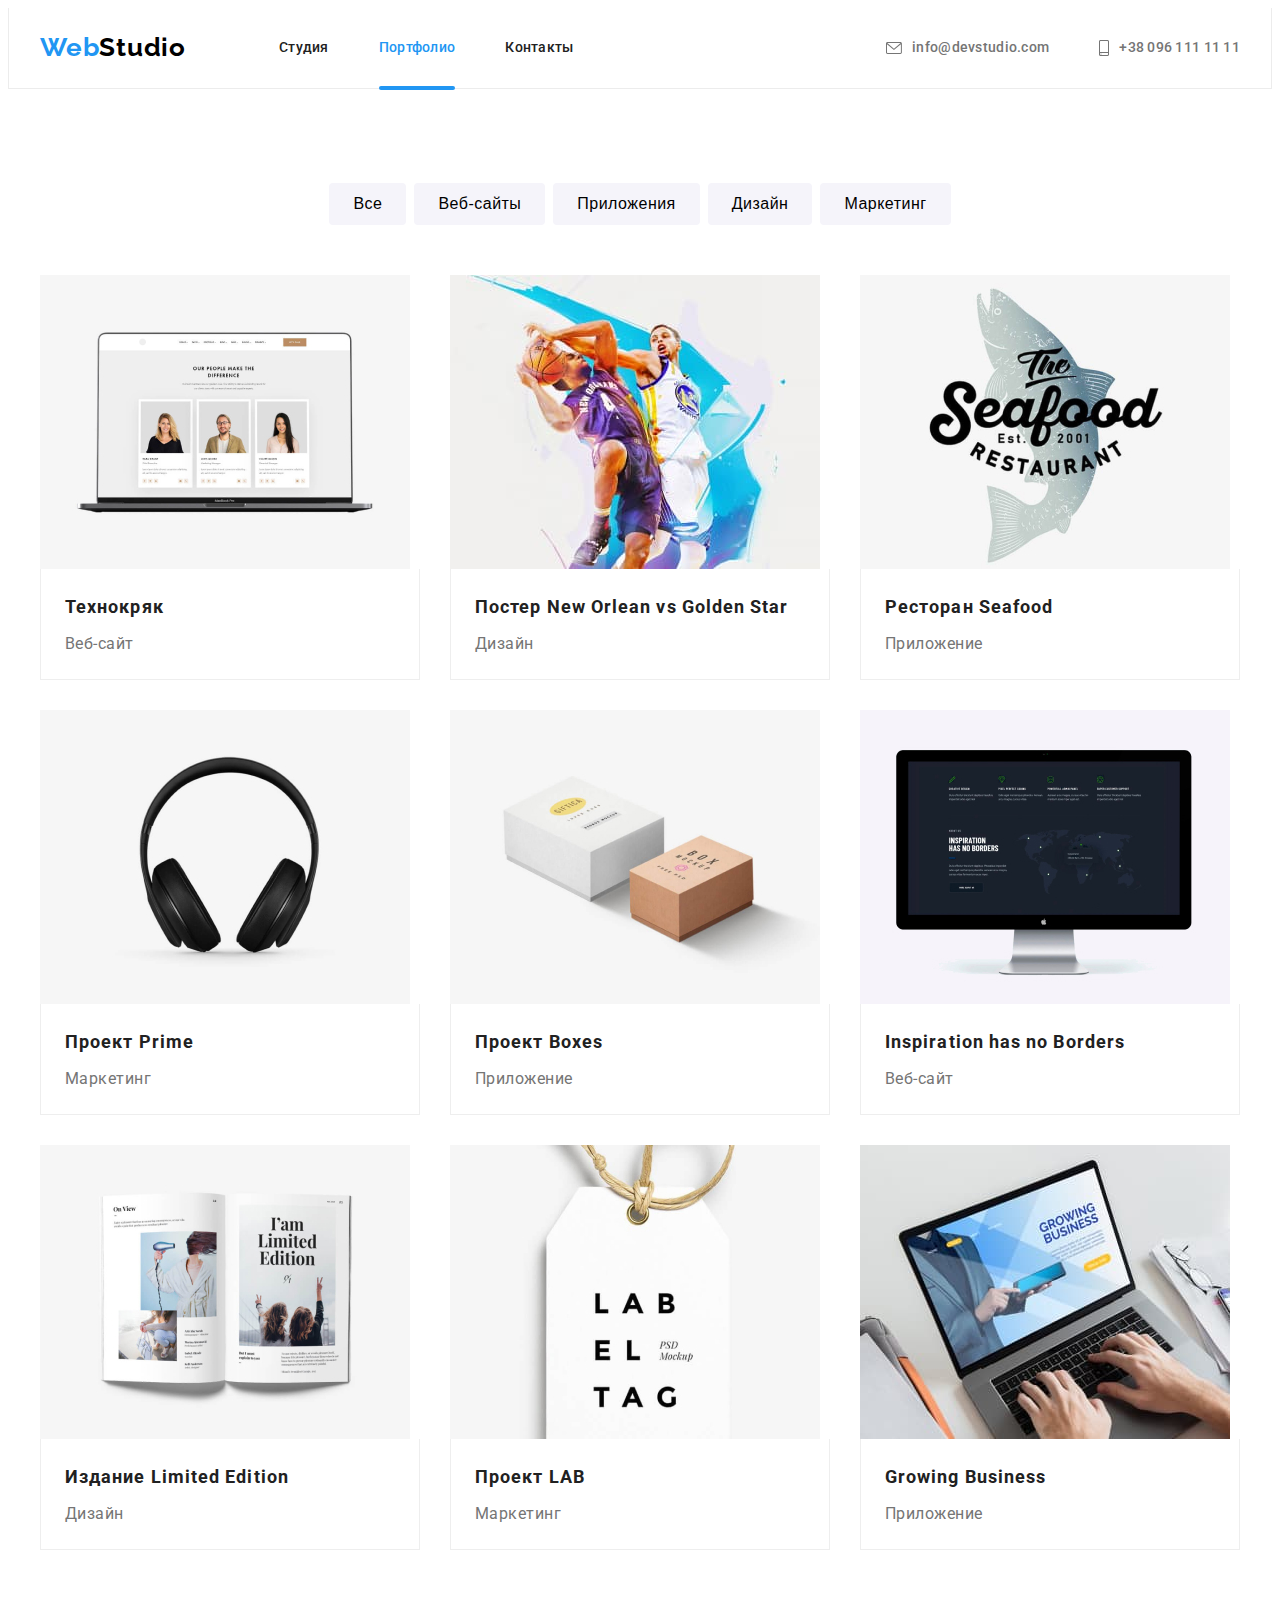
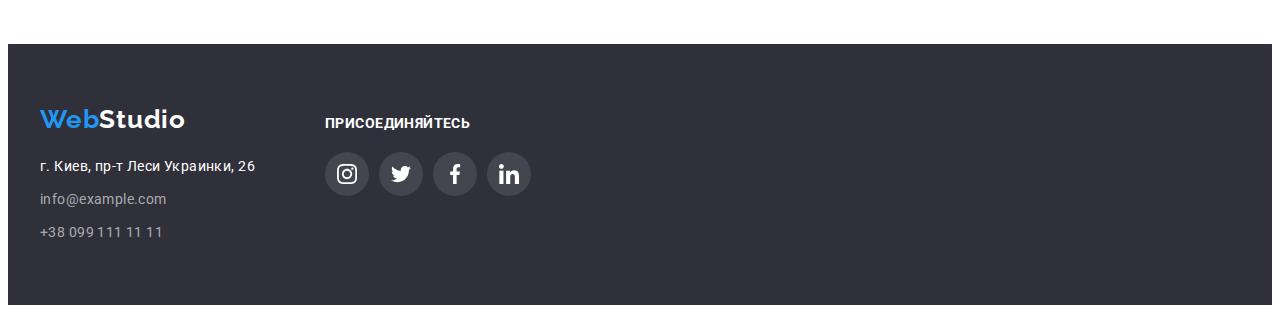
==== portfolio.html @ 0a685b75 "копирует файлы" ====
<!DOCTYPE html>
<html lang="ru">
<head>
    <meta charset="UTF-8">
    <meta name="viewport" content="width=device-width, initial-scale=1.0">
    <title>Портфолио</title>
    <link rel="preconnect" href="https://fonts.gstatic.com"> 
    <link href="https://fonts.googleapis.com/css2?family=Raleway:wght@700&family=Roboto:wght@400;500;700;900&display=swap" rel="stylesheet">
    <link rel="stylesheet" href="https://cdnjs.cloudflare.com/ajax/libs/modern-normalize/1.0.0/modern-normalize.min.css" integrity="sha512-ISS7cAi1PEhQ8jnbJpJZMd29NlhNj4AWYyLOSp2CE/CsHxTCu+r+t0D2yoJudVrd0/8fTVPUVDzY5Tvli75u/g==" crossorigin="anonymous" />
    <link rel="stylesheet" href="./css/styles.css">
    <link rel="stylesheet" href="https://cdnjs.cloudflare.com/ajax/libs/animate.css/4.1.1/animate.min.css"/>
</head>
<body>
    <header class="header">
        <div class="container">
            <nav class="navigation">
                <a class="logo link animate__lightSpeedInLeft" href="">Web<span class="logo-part-top">Studio</span> </a>
                <ul class="navigation-list list">
                    <li class="navigation-item">
                        <a class="navigation-link link" href="./index.html">Студия</a>
                    </li>
                    <li class="navigation-item">
                        <a class="navigation-link link current" href="">Портфолио</a>
                    </li>
                    <li class="navigation-item">
                        <a class="navigation-link link" href="">Контакты</a>
                    </li>
                </ul>
            </nav>
            <ul class="contact-list list">
                <li class="contact-item">
                        <a class="contact-link link" href="mailto:info@devstudio.com">
                            <svg class="contact-icon" width="16px" height="12px">
                                <use href="./images/sprite.svg#envelope"></use>
                            </svg>
                            info@devstudio.com
                        </a>
                </li>
                <li class="contact-item">
                        <a class="contact-link link" href="tel:+380961111111">
                            <svg class="contact-icon" width="10px" height="16px">
                                <use href="./images/sprite.svg#smartphone"></use>
                            </svg>
                            +38 096 111 11 11
                        </a>
                </li>
            </ul>
        </div>
    </header>
    <main>
        <h1 class="hero-title visually-hidden" hidden>Портфолио</h1>
        <section class="portfolio">
            <div class="container">
                <h2 class="title visually-hidden" hidden>Проекты</h2>
                <ul class="filters-list list">
                    <li class="filters-item">
                        <button class="filters-btn" type="button">Все</button>
                    </li>
                    <li class="filters-item">
                        <button class="filters-btn" type="button">Веб-сайты</button>
                    </li>
                    <li class="filters-item">
                        <button class="filters-btn" type="button">Приложения</button>
                    </li>
                    <li class="filters-item">
                        <button class="filters-btn" type="button">Дизайн</button>
                    </li>
                    <li class="filters-item">
                        <button class="filters-btn" type="button">Маркетинг</button>
                    </li>
                </ul>
                <ul class="projects-list list">
                    <li class="projects-item">
                        <a href="" class="projects-link link">
                            <div class="projects-list-wrapper">
                                <img class="projects-item-img" src="./images/portfolio/project-1.jpg" alt="три карточки с сотрудниками">
                                <p class="projects-overlay">Технокряк это современная площадка распространения коронавируса. Компании используют эту платформу для цифрового шпионажа и атак на защищённые сервера конкурентов.</p>
                            </div>
                            <div class="projects-list-content-wrapper">
                                <h3 class="projects-title">Технокряк</h3>
                                <p class="projects-text">Веб-сайт</p>
                            </div>
                        </a>
                    </li>
                    <li class="projects-item">
                        <a href="" class="projects-link link">
                            <div class="projects-list-wrapper">
                                <img class="projects-item-img" src="./images/portfolio/project-2.jpg" alt="двое мужчин играют в баскетбол">
                                <p class="projects-overlay">Технокряк это современная площадка распространения коронавируса. Компании используют эту платформу для цифрового шпионажа и атак на защищённые сервера конкурентов.</p>    
                            </div>
                            <div class="projects-list-content-wrapper">
                                <h3 class="projects-title">Постер New Orlean vs Golden Star</h3>
                                <p class="projects-text">Дизайн</p>
                            </div>
                        </a>
                    </li>
                    <li class="projects-item">
                        <a href="" class="projects-link link">
                            <div class="projects-list-wrapper">
                                <img class="projects-item-img" src="./images/portfolio/project-3.jpg" alt="название ресторана с морепродуктами">
                                <p class="projects-overlay">Технокряк это современная площадка распространения коронавируса. Компании используют эту платформу для цифрового шпионажа и атак на защищённые сервера конкурентов.</p>    
                            </div>
                            <div class="projects-list-content-wrapper">
                                <h3 class="projects-title">Ресторан Seafood</h3>
                                <p class="projects-text">Приложение</p>
                            </div>
                        </a>
                    </li>
                    <li class="projects-item">
                        <a href="" class="projects-link link">
                            <div class="projects-list-wrapper">
                                <img class="projects-item-img" src="./images/portfolio/project-4.jpg" alt="черные наушники">
                            <p class="projects-overlay">Технокряк это современная площадка распространения коронавируса. Компании используют эту платформу для цифрового шпионажа и атак на защищённые сервера конкурентов.</p>
                            </div>
                            <div class="projects-list-content-wrapper">
                                <h3 class="projects-title">Проект Prime</h3>
                                <p class="projects-text">Маркетинг</p>
                            </div>
                        </a>
                    </li>
                    <li class="projects-item">
                        <a href="" class="projects-link link">
                            <div class="projects-list-wrapper">
                                <img class="projects-item-img" src="./images/portfolio/project-5.jpg" alt="две небольшие коробки">
                                <p class="projects-overlay">Технокряк это современная площадка распространения коронавируса. Компании используют эту платформу для цифрового шпионажа и атак на защищённые сервера конкурентов.</p>
                            </div>
                            <div class="projects-list-content-wrapper">
                                <h3 class="projects-title">Проект Boxes</h3>
                                <p class="projects-text">Приложение</p>
                            </div>
                        </a>
                    </li>
                    <li class="projects-item">
                        <a href="" class="projects-link link">
                            <div class="projects-list-wrapper">
                                <img class="projects-item-img" src="./images/portfolio/project-6.jpg" alt="компьютерный монитор">
                                <p class="projects-overlay">Технокряк это современная площадка распространения коронавируса. Компании используют эту платформу для цифрового шпионажа и атак на защищённые сервера конкурентов.</p>
                            </div>
                            <div class="projects-list-content-wrapper">
                                <h3 class="projects-title">Inspiration has no Borders</h3>
                                <p class="projects-text">Веб-сайт</p>
                            </div>
                        </a>
                    </li>
                    <li class="projects-item">
                        <a href="" class="projects-link link">
                            <div class="projects-list-wrapper">
                                <img class="projects-item-img" src="./images/portfolio/project-7.jpg" alt="открытый журнал">
                                <p class="projects-overlay">Технокряк это современная площадка распространения коронавируса. Компании используют эту платформу для цифрового шпионажа и атак на защищённые сервера конкурентов.</p>
                            </div>
                            <div class="projects-list-content-wrapper">
                                <h3 class="projects-title">Издание Limited Edition</h3>
                                <p class="projects-text">Дизайн</p>
                            </div>
                        </a>
                    </li>
                    <li class="projects-item">
                        <a href="" class="projects-link link">
                            <div class="projects-list-wrapper">
                                <img class="projects-item-img" src="./images/portfolio/project-8.jpg" alt="этикетка лейбла">
                                <p class="projects-overlay">Технокряк это современная площадка распространения коронавируса. Компании используют эту платформу для цифрового шпионажа и атак на защищённые сервера конкурентов.</p>    
                            </div>
                            <div class="projects-list-content-wrapper">
                                <h3 class="projects-title">Проект LAB</h3>
                                <p class="projects-text">Маркетинг</p>
                            </div>
                        </a>
                    </li>
                    <li class="projects-item">
                        <a href="" class="projects-link link">
                            <div class="projects-list-wrapper">
                                <img class="projects-item-img" src="./images/portfolio/project-9.jpg" alt="человек работает за ноутбуком">
                                <p class="projects-overlay">Технокряк это современная площадка распространения коронавируса. Компании используют эту платформу для цифрового шпионажа и атак на защищённые сервера конкурентов.</p>
                            </div>
                            <div class="projects-list-content-wrapper">
                                <h3 class="projects-title">Growing Business</h3>
                                <p class="projects-text">Приложение</p>
                            </div>
                        </a>
                    </li>
                </ul>
            </div>
        </section>
    </main>
    <footer class="footer">
        <div class="container">
            <div class="footer-wrapper-address">
            <a class="logo link" href="">Web<span class="logo-part-bottom">Studio</span></a>
            <address class="address">
                <ul class="address-list list">
                    <li class="address-item">
                        <a class="address-map link" href="https://goo.gl/maps/TbzfaEb3RNL8YiCQ6" target="_blank" rel="noopener noreferrer">г. Киев, пр-т Леси Украинки, 26</a>
                    </li>
                    <li class="address-item">
                        <a class="address-mail-tel link" href="mailto:info@example.com">info@example.com</a>
                    </li>
                    <li class="address-item">
                        <a class="address-mail-tel link" href="tel:+380991111111">+38 099 111 11 11</a>
                    </li>
                </ul>
            </address>
            </div>
            <div class="footer-wrapper-social">
                <p class="footer-text">присоединяйтесь</p>
                <ul class="footer-social-list list">
                    <li class="footer-social-item">
                        <a href="" class="footer-social-link link">
                            <svg class="footer-social-icon">
                                <use href="./images/sprite.svg#instagram"></use>
                            </svg>
                        </a>
                    </li>
                    <li class="footer-social-item">
                        <a href="" class="footer-social-link link">
                            <svg class="footer-social-icon">
                                <use href="./images/sprite.svg#twitter"></use>
                            </svg>
                        </a>
                    </li>
                    <li class="footer-social-item">
                        <a href="" class="footer-social-link link">
                            <svg class="footer-social-icon">
                                <use href="./images/sprite.svg#facebook"></use>
                            </svg>
                        </a>
                    </li>
                    <li class="footer-social-item">
                        <a href="" class="footer-social-link link">
                            <svg class="footer-social-icon">
                                <use href="./images/sprite.svg#linkedin"></use>
                            </svg>
                        </a>
                    </li>
                </ul>
            </div>
        </div>
    </footer>
</body>
</html>
---- css/styles.css ----
:root {
    --main-font: 'Roboto', sans-serif;
    --secondary-font: 'Raleway', sans-serif;
    --accent-color:  #2196F3;
    --section-pt: 94px;
    --section-pb: 94px;
    --sprite-fill: #AFB1B8;
}

body {
    font-family: var(--main-font);
    color: #212121;
}

h1, h2, h3, h4, h5, h6, p {
    margin: 0;
}

ul, ol {
    margin: 0;
    padding: 0;
}

img{
    display: block;
    max-width: 100%;
    height: auto;
}

.link {
    text-decoration: none;
}

.list {
    list-style: none;
}

.visually-hidden {
    position: absolute !important;
    clip: rect(1px 1px 1px 1px); /* IE6, IE7 */
    clip: rect(1px, 1px, 1px, 1px);
    padding: 0 !important;
    border: 0 !important;
    height: 1px !important;
    width: 1px !important;
    overflow: hidden;
  }

.container {
    width: 1200px;
    margin: 0 auto;
    padding-left: 15px;
    padding-right: 15px;
}
/* =========== HEADER =========== */
.header {
    border: 1px solid #ECECEC;
    border-top: none;
}

.header .container {
    display: flex;
    align-items: center;
    justify-content: space-between;
}

.navigation {
    display: flex;
    align-items: center;
}

.header .logo {
    margin-right: 93px;
    padding-top: 24px;
    padding-bottom: 25px;

    font-family: var(--secondary-font);
    font-weight: 700;
    font-size: 26px;
    line-height: 1.19;
    letter-spacing: 0.03em;
    color: #2196F3;

    animation-duration: 1000ms;
}

.logo-part-top {
    color: #000000;
}

.navigation-list .navigation-link.current {
    color: var(--accent-color);
}

.current::after {
    position: absolute;
    content: " ";
    bottom: 0;
    left: 0;
    margin-bottom: -2px;
    width: 100%;
    height: 4px;
    background-color: #2196F3;
    border-radius: 2px;
}

.navigation-list {
    display: flex;
    align-items: center;
}

.navigation-item {
    position: relative;
}

.navigation-item:not( :last-child) {
    margin-right: 50px;
}

.navigation-link {
    display: block;
    padding-top: 32px;
    padding-bottom: 32px;

    font-weight: 500;
    font-size: 14px;
    line-height: 1.14;
    letter-spacing: 0.02em;
    color: #212121;
    transition: color 250ms cubic-bezier(0.4, 0, 0.2, 1);
}

.navigation-link:hover,
.navigation-link:focus {
    color: var(--accent-color);
}

.contact-item:not( :last-child) {
    margin-right: 50px;
}

.contact-list {
    display: flex;
    align-items: center;
}

.contact-icon {
    margin-right: 10px;
    fill: #757575;
    transition: fill 250ms cubic-bezier(0.4, 0, 0.2, 1);
}

.contact-link {
    display: flex;
    align-items: center;
    padding-top: 32px;
    padding-bottom: 32px;
    
    font-weight: 500;
    font-size: 14px;
    line-height: 1.14;
    letter-spacing: 0.02em;
    color: #757575;
    transition: color 250ms cubic-bezier(0.4, 0, 0.2, 1);
}

.contact-link:hover,
.contact-link:focus {
    color: var(--accent-color);
}

.contact-link:hover .contact-icon,
.contact-link:focus .contact-icon {
    fill: var(--accent-color);
}

/* =========== END HEADER =========== */

/* =========== HERO =========== */
.hero {
    margin: 0 auto;
    max-width: 1600px;
    height: 600px;

    padding-top: 200px;
    padding-bottom: 200px;
    text-align: center;
    background-image: linear-gradient(
    to right,
    rgba(47, 48, 58, 0.4), 
    rgba(47, 48, 58, 0.4)),
    url("../images/background/background1.jpg");
    background-color: #C4C4C4;
    background-repeat: no-repeat;
    background-position: center;
}

.hero-title {
    max-width: 696px;
    margin: 0 auto;
    margin-bottom: 30px;

    font-weight: 900;
    font-size: 44px;
    line-height: 1.36;
    letter-spacing: 0.06em;
    text-transform: uppercase;
    color: #FFFFFF;
}

.modal-btn {
    min-width: 200px;
    padding: 10px 32px;
   
    font-weight: 700;
    font-size: 16px;
    line-height: 1.88;
    letter-spacing: 0.06em;
    color: #FFFFFF;
    background-color: #2196F3;
    border-color: transparent; 
    box-shadow: 0px 4px 4px rgba(0, 0, 0, 0.15);
    border-radius: 4px;

    transition: color 250ms cubic-bezier(0.4, 0, 0.2, 1), background-color 250ms cubic-bezier(0.4, 0, 0.2, 1);
}

.modal-btn:hover,
.modal-btn:focus {
    background-color: #188CE8;
    color: #FFFFFF;
}
/* =========== END HERO =========== */

/* =========== FEATURES =========== */
.features {
    padding-top: var(--section-pt);
    padding-bottom: var(--section-pb);
}

.title {
    font-weight: 700;
    font-size: 36px;
    line-height: 1.17;
    text-align: center;
    letter-spacing: 0.03em;
    color: #212121;
}

.features-list {
    display: flex;
    flex-wrap: wrap;
    margin-left: -30px;
}

.features-item {
    flex-basis: calc(100% / 4 - 30px);
    margin-left: 30px;
}

.icon-wrapper {
    display: flex;
    margin-bottom: 30px;
    width: 270px;
    height: 120px;
    justify-content: center;
    align-items: center;
    background: #F5F4FA;
    border-radius: 4px;
}

.features-icon {
    width: 70px;
    height: 70px;
    
}

.features-title {
    margin-bottom: 10px;

    font-weight: 700;
    font-size: 14px;
    line-height: 1.14;
    letter-spacing: 0.03em;
    text-transform: uppercase;
    color: #212121;
}

.features-text {
    font-size: 14px;
    line-height: 1.71;
    letter-spacing: 0.03em;
    color: #757575;
}
/* =========== END FEATURES =========== */

/* =========== ACTIVITY =========== */
.activity {
    padding-bottom: var(--section-pb);
}

.activity .title {
    margin-bottom: 50px;
}

.activity-list {
    display: flex;
    flex-wrap: wrap;
    margin-left: -30px;
    margin-top: -30px;
}

.activity-item {
    flex-basis: calc(100% / 3 - 30px);
    margin-left: 30px;
    margin-top: 30px;
}

.activity-list-wrapper {
    position: relative;
}

.activity-overlay {
    position: absolute;
    bottom: 0;
    left: 0;
    width: 100%;

    padding-top: 27px;
    padding-bottom: 27px;
    font-weight: 700;
    font-size: 14px;
    line-height: 1.14;
    text-align: center;
    letter-spacing: 0.03em;
    text-transform: uppercase;
    color: #FFFFFF;
    background-color: rgba(47, 48, 58, 0.8);
}
/* =========== END ACTIVITY =========== */

/* =========== TEAM =========== */
.team {
    padding-top: var(--section-pt);
    padding-bottom: var(--section-pb);
    
    background-color: #F5F4FA;
}

.team .title {
    margin-bottom: 50px;
}

.team-list {
    display: flex;
    flex-wrap: wrap;
    margin-left: -30px;
    margin-top: -30px;
}

.team-item {
    flex-basis: calc(100% / 4 - 30px);
    margin-left: 30px;
    margin-top: 30px;
}

.team-list-content-wrapper {
    padding: 30px 32px;

    background-color: #FFFFFF;
    box-shadow: 0px 1px 3px rgba(0, 0, 0, 0.12), 0px 1px 1px rgba(0, 0, 0, 0.14), 0px 2px 1px rgba(0, 0, 0, 0.2);
    border-radius: 0px 0px 4px 4px;
}

.team-title {
    margin-bottom: 10px;

    font-weight: 500;
    font-size: 16px;
    line-height: 1.19;
    text-align: center;
    letter-spacing: 0.03em;
}

.team-text {
    margin-bottom: 16px;

    font-size: 16px;
    line-height: 1.19;
    text-align: center;
    letter-spacing: 0.03em;
    color: #757575;
}

.social-link {
    display: flex;
    justify-content: center;
    align-items: center;
    width: 44px;
    height: 44px;
    border-radius: 50%;
    color: var(--sprite-fill);

    transition: background-color 250ms cubic-bezier(0.4, 0, 0.2, 1), color 250ms cubic-bezier(0.4, 0, 0.2, 1);
}

.social-link:hover,
.social-link:focus {
    background-color: var(--accent-color);
    color: #FFFFFF;
}

.social-list {
    display: flex;
    justify-content: space-between;
}

.social-icon {
    width: 20px;
    height: 20px;
    fill: currentColor;
}
/* =========== END TEAM =========== */

/* =========== CLIENTS =========== */
.clients {
    padding-top: var(--section-pt);
    padding-bottom: var(--section-pb);
}

.clients .title {
    margin-bottom: 50px;
}

.clients-list {
    display: flex;
    margin: 0 auto;
    justify-content: space-between;
    align-items: center;
}

.clients-link {
    display: flex;
    justify-content: center;
    align-items: center;
    width: 170px;
    height: 90px;
    border: 1px solid hsl(227, 6%, 70%);
    border-radius: 4px;
    color: var(--sprite-fill);

    transition: border 250ms cubic-bezier(0.4, 0, 0.2, 1), color 250ms cubic-bezier(0.4, 0, 0.2, 1);
}

.clients-link:hover,
.clients-link:focus {
    border: 1px solid var(--accent-color);
    color: var(--accent-color);
}

.clients-icon {
    fill: currentColor;
}
/* =========== END CLIENTS =========== */

/* =========== FOOTER =========== */
.footer {
    padding: 60px 0;
    background-color: #2F303A;
}

.footer .container {
    display: flex;
    align-items: baseline;
}

.footer .logo {
    display: block;
    margin-bottom: 20px;

    font-family: var(--secondary-font);
    font-weight: 700;
    font-size: 26px;
    line-height: 1.19;
    letter-spacing: 0.03em;
    color: #2196F3;
}

.logo-part-bottom {
    color: #FFFFFF;
}

.address {
    font-style: normal;
}

.address-item:not( :last-child) {
    margin-bottom: 9px;
}

.address-map {
    font-weight: 400;
    font-size: 14px;
    line-height: 1.71;
    letter-spacing: 0.03em;
    color: #FFFFFF;
    transition: color 250ms cubic-bezier(0.4, 0, 0.2, 1);

}

.address-mail-tel {
    font-weight: 400;
    font-size: 14px;
    line-height: 1.71;
    letter-spacing: 0.03em;
    color: rgba(255, 255, 255, 0.6);
    transition: color 250ms cubic-bezier(0.4, 0, 0.2, 1);

}

.address-map:hover,
.address-map:focus {
    color: var(--accent-color);
}

.address-mail-tel:hover,
.address-mail-tel:focus {
    color: var(--accent-color);
}

.footer-text {
    margin-bottom: 20px;

    font-weight: 700;
    font-size: 14px;
    line-height: 1.14;
    letter-spacing: 0.03em;
    text-transform: uppercase;
    color: #FFFFFF;
}

.footer-social-link {
    display: flex;
    justify-content: center;
    align-items: center;
    width: 44px;
    height: 44px;
    border-radius: 50%;
    background: rgba(255, 255, 255, 0.1);
    transition: background-color 250ms cubic-bezier(0.4, 0, 0.2, 1);
}

.footer-social-list {
    display: flex;
}

.footer-social-item:not( :last-child) {
    margin-right: 10px;
}

.footer-social-icon {
    width: 20px;
    height: 20px;
    fill: #FFFFFF;
}

.footer-social-link:hover,
.footer-social-link:focus {
    background-color: var(--accent-color);
}

.footer-wrapper-address {
    margin-right: 70px;
}     
/* =========== END FOOTER =========== */

/* =========== MODAL BACKDROP =========== */
.backdrop {
    position: fixed;
    top: 0;
    left: 0;
    width: 100vw;
    height: 100vh;
    background: rgba(0, 0, 0, 0.2);

    transition: transform 250ms cubic-bezier(0.4, 0, 0.2, 1), visibility 250ms cubic-bezier(0.4, 0, 0.2, 1), opacity 250ms cubic-bezier(0.4, 0, 0.2, 1), pointer-events 250ms cubic-bezier(0.4, 0, 0.2, 1);
}

.modal {
    position: absolute;
    top: 50%;
    left: 50%;
    transform: translate(-50%, -50%);
    width: 528px;
    height: 581px;
    background-color: #FFFFFF;
    box-shadow: 0px 1px 3px rgba(0, 0, 0, 0.12), 0px 1px 1px rgba(0, 0, 0, 0.14), 0px 2px 1px rgba(0, 0, 0, 0.2);
    border-radius: 4px;
}

.modal-close-btn {
    position: absolute;
    top: 8px;
    right: 8px;
    width: 30px;
    height: 30px;
    
    background-color: transparent;
    border: 1px solid rgba(0, 0, 0, 0.1);
    border-radius: 50%;
    cursor: pointer;
}

.is-hidden {
    visibility: hidden;
    opacity: 0;
    pointer-events: none;
    transform: scale(0) rotate(90deg);
}
/* =========== END MODAL BACKDROP =========== */

/* =========== PORTFOLIO =========== */
.portfolio {
    padding-top: var(--section-pt);
    padding-bottom: var(--section-pb);
}

.filters-list {
    display: flex;
    justify-content: center;
    margin-bottom: 50px;
}

.filters-item:not( :last-child) {
    margin-right: 8px;
}

.filters-btn {
    min-width: 73px;
    padding: 6px 22px;

    font-weight: 500;
    font-size: 16px;
    line-height: 1.63;
    letter-spacing: 0.03em;
    text-align: center;

    background-color: #F5F4FA;
    border-radius: 4px;
    border-color: transparent;

    transition: background-color 250ms cubic-bezier(0.4, 0, 0.2, 1), color 250ms cubic-bezier(0.4, 0, 0.2, 1), box-shadow 250ms cubic-bezier(0.4, 0, 0.2, 1);
}

.filters-btn:hover,
.filters-btn:focus {
    color: #FFFFFF;
    background-color: var(--accent-color);
    box-shadow: 0px 3px 1px rgba(0, 0, 0, 0.1), 0px 1px 2px rgba(0, 0, 0, 0.08), 0px 2px 2px rgba(0, 0, 0, 0.12);
    cursor: pointer;
}

.projects-list {
    display: flex;
    flex-wrap: wrap;
    margin-left: -30px;
    margin-top: -30px;
}

.projects-list-content-wrapper {
    padding: 20px 24px;
    border: 1px solid #EEEEEE;
    border-top: none;
    text-align: left;
}

.projects-item {
    flex-basis: calc(100% / 3 - 30px);
    margin-left: 30px;
    margin-top: 30px;

    transition: box-shadow 250ms cubic-bezier(0.4, 0, 0.2, 1);
}

.projects-item:hover,
.projects-item:focus {
    box-shadow: 0px 1px 1px rgba(0, 0, 0, 0.12), 0px 4px 4px rgba(0, 0, 0, 0.06), 1px 4px 6px rgba(0, 0, 0, 0.16);
}

.projects-title {
    margin-bottom: 4px;

    font-weight: 700;
    font-size: 18px;
    line-height: 2;
    letter-spacing: 0.06em;
    color: #212121;
}

.projects-text {
    font-weight: 400;
    font-size: 16px;
    line-height: 1.88;
    letter-spacing: 0.03em;
    color: #757575;
}

.projects-list-wrapper {
    position: relative;
    overflow: hidden;
}

.projects-overlay {
    position: absolute;
    top: 0;
    left: 0;
    height: 100%;
    padding: 63px 24px;
    background: rgba(33, 150, 243, 0.9);
    color: #FFFFFF;
    font-weight: 400;
    font-size: 18px;
    line-height: 1.56;
    letter-spacing: 0.03em;

    transform: translateY(100%);
    transition: transform 250ms cubic-bezier(0.4, 0, 0.2, 1);
}

.projects-link:hover .projects-overlay,
.projects-link:focus .projects-overlay {
    transform: translateY(0%);

}
/* =========== END PORTFOLIO =========== */
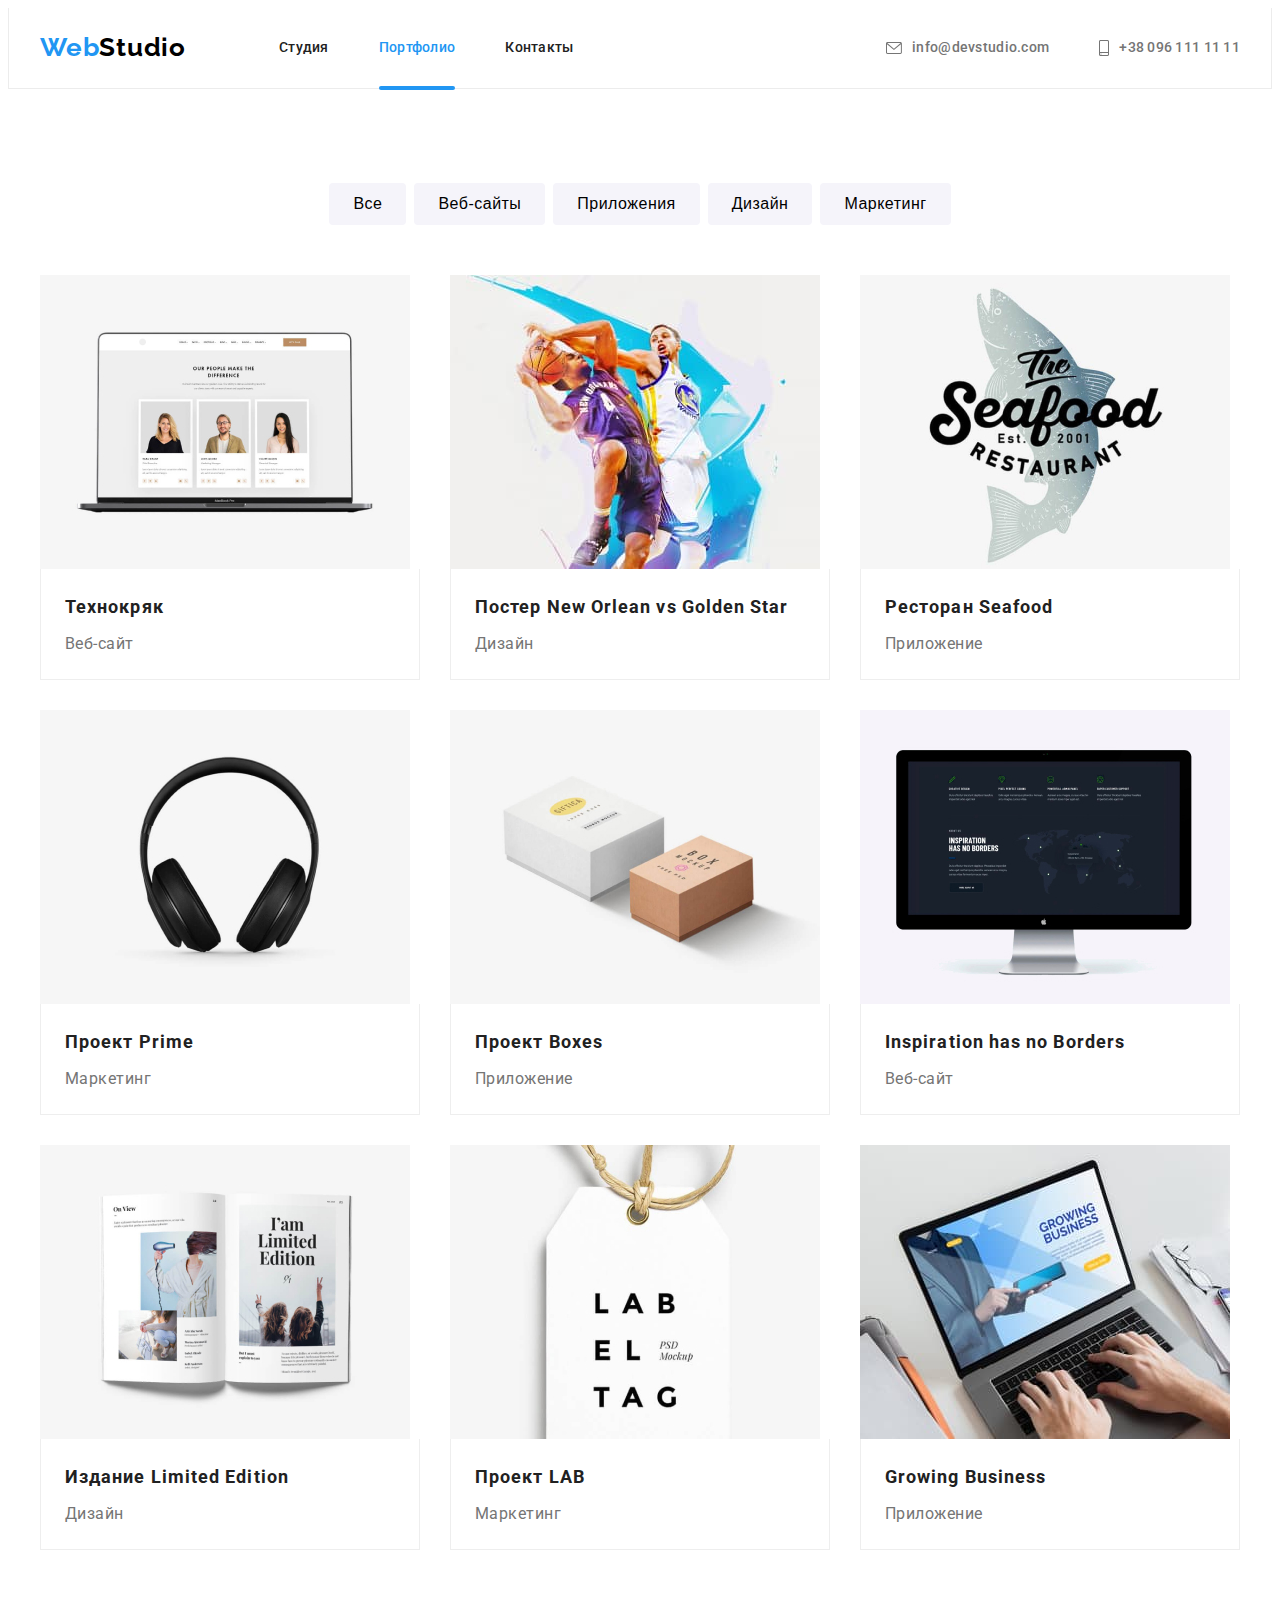
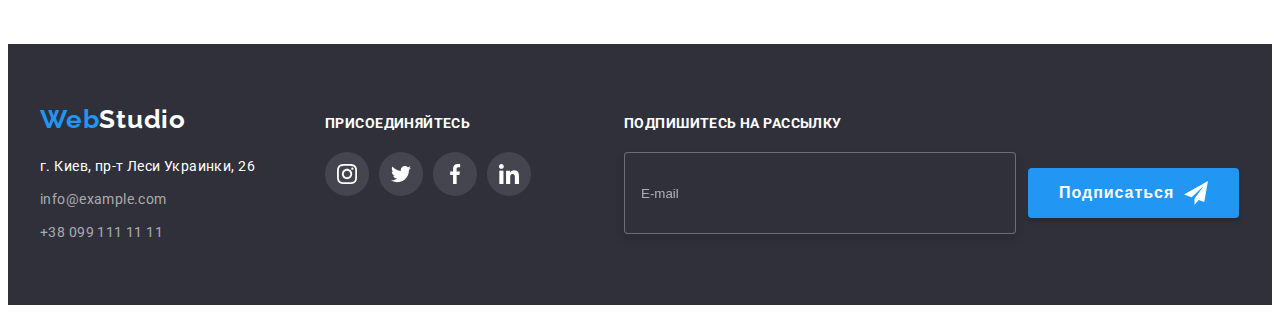
==== commit adbb55a0: "Оформляет элементы форм модального окна" ====
--- a/portfolio.html
+++ b/portfolio.html
@@ -233,6 +233,17 @@
                     </li>
                 </ul>
             </div>
+            <div class="sign">
+                <p class="footer-text">Подпишитесь на рассылку</p>
+                <form action="#" class="footer-contact-form">
+                    <input type="email" name="user-email" class="footer-email-form" placeholder="E-mail">
+                    <button type="submit" class="footer-modal-btn">Подписаться
+                        <svg class="footer-sign-icon" width="24px" height="24px">
+                            <use href="./images/sprite.svg#sign-icon"></use>
+                        </svg>
+                    </button>    
+                </form>
+            </div>
         </div>
     </footer>
 </body>
--- a/css/styles.css
+++ b/css/styles.css
@@ -211,7 +211,6 @@
 .modal-btn {
     min-width: 200px;
     padding: 10px 32px;
-   
     font-weight: 700;
     font-size: 16px;
     line-height: 1.88;
@@ -571,7 +570,62 @@
 
 .footer-wrapper-address {
     margin-right: 70px;
-}     
+}
+
+.footer-wrapper-social {
+    margin-right: 93px;
+}
+
+.footer-contact-form {
+    display: flex;
+    align-items: center;
+}
+
+.footer-email-form {
+    margin-right: 12px;
+    padding: 15px 16px;
+    width: 358px;
+    height: 50px;
+    border: 1px solid rgba(255, 255, 255, 0.3);
+    filter: drop-shadow(0px 4px 4px rgba(0, 0, 0, 0.15));
+    background: #2F303A;
+    border-radius: 4px;
+    color: #FFFFFF;
+}
+
+.footer-email-form::placeholder {
+    color: rgba(255, 255, 255, 0.6);
+}
+
+.footer-modal-btn {
+    display: flex;
+    align-items: center;
+    justify-content: space-between;
+    min-width: 200px;
+    padding: 10px 29px;
+    height: 50px;
+    font-weight: 700;
+    font-size: 16px;
+    line-height: 1.88;
+    letter-spacing: 0.06em;
+    color: #FFFFFF;
+    background-color: #2196F3;
+    border-color: transparent; 
+    box-shadow: 0px 4px 4px rgba(0, 0, 0, 0.15);
+    border-radius: 4px;
+
+    transition: color 250ms cubic-bezier(0.4, 0, 0.2, 1), background-color 250ms cubic-bezier(0.4, 0, 0.2, 1);
+}
+
+.footer-modal-btn:hover,
+.footer-modal-btn:focus {
+    background-color: #188CE8;
+    color: #FFFFFF;
+}
+
+.footer-sign-icon {
+    margin-left: 10px;
+}
 /* =========== END FOOTER =========== */
 
 /* =========== MODAL BACKDROP =========== */
@@ -591,8 +645,9 @@
     top: 50%;
     left: 50%;
     transform: translate(-50%, -50%);
+    padding: 40px;
     width: 528px;
-    height: 581px;
+    min-height: 581px;
     background-color: #FFFFFF;
     box-shadow: 0px 1px 3px rgba(0, 0, 0, 0.12), 0px 1px 1px rgba(0, 0, 0, 0.14), 0px 2px 1px rgba(0, 0, 0, 0.2);
     border-radius: 4px;
@@ -611,11 +666,165 @@
     cursor: pointer;
 }
 
+.close-btn-icon {
+    fill: currentColor;
+}
+
+.modal-close-btn:hover,
+.modal-close-btn:focus {
+    color: var(--accent-color);
+}
+
 .is-hidden {
     visibility: hidden;
     opacity: 0;
     pointer-events: none;
     transform: scale(0) rotate(90deg);
+}
+
+.contact-form {
+    display: flex;
+    flex-direction: column;
+}
+
+.contact-form-field {
+    margin-bottom: 4px;
+}
+
+.contact-form-title {
+    margin-bottom: 12px;
+    font-weight: 700;
+    font-size: 20px;
+    line-height: 1.15;
+    text-align: center;
+    letter-spacing: 0.03em;
+}
+
+.contact-form-input {
+    width: 100%;
+    height: 40px;
+    padding-left: 42px;
+ 
+    border: 1px solid rgba(33, 33, 33, 0.2);
+    border-radius: 4px;
+
+    transition: border-color 250ms cubic-bezier(0.4, 0, 0.2, 1)
+}
+
+.contact-form-input:focus {
+    outline: none;
+    border-color: var(--accent-color);
+}
+
+.contact-form-input:focus + .contact-form-icon {
+    fill: var(--accent-color);
+}
+
+.contact-form-input-wrapper {
+    position: relative;
+    display: block;
+    margin-bottom: 10px;
+}
+
+.contact-form-icon {
+    position: absolute;
+    display: block;
+    width: 18px;
+    height: 18px;
+    top: 50%;
+    left: 12px;
+    transform: translateY(-50%);
+
+    transition: fill 250ms cubic-bezier(0.4, 0, 0.2, 1)
+}
+
+.contact-form-message {
+    width: 100%;
+    height: 120px;
+    margin-bottom: 20px;
+    padding: 12px 16px;
+    resize: none;
+    border: 1px solid rgba(33, 33, 33, 0.2);
+    border-radius: 4px;
+    
+    transition: border-color 250ms cubic-bezier(0.4, 0, 0.2, 1)
+}
+
+.contact-form-message::placeholder {
+    color: rgba(117, 117, 117, 0.5);
+}
+
+.contact-form-message:focus {
+    outline: none;
+    border-color: var(--accent-color);
+}
+
+.contact-form-agreement:checked + .contact-form-check-desc::before {
+    border-color: var(--accent-color);
+    background-color: var(--accent-color);
+    background-repeat: no-repeat;
+    background-image: url('../images/modal-btn/icon-check.svg');
+    background-size: contain;
+    background-origin: border-box;
+}
+
+.contact-form-agreement:focus + .contact-form-check-desc::before {
+    border: 2px solid var(--accent-color);
+}
+
+.contact-form-check-desc {
+    display: flex;
+    align-items: center;
+    margin-left: 14px;
+    margin-bottom: 30px;
+    font-weight: 400;
+    font-size: 14px;
+    line-height: 1.71;
+    letter-spacing: 0.03em;
+    color: #757575;
+}
+
+.contact-form-check-desc::before {
+    display: inline-block;
+    content: "";
+    margin-right: 7px;
+    width: 16px;
+    height: 15px;
+    border: 1px solid #212121;
+    border-radius: 2px;
+
+    transition: border 250ms cubic-bezier(0.4, 0, 0.2, 1)
+}
+
+.agreement-link-text {
+    font-weight: 400;
+    font-size: 14px;
+    line-height: 1.71;
+    letter-spacing: 0.03em;
+    text-decoration-line: underline;
+    color: var(--accent-color);
+}
+
+.modal-form-btn {
+    padding: 10px 55px;
+    align-self: center;
+    font-weight: 700;
+    font-size: 16px;
+    line-height: 1.88;
+    letter-spacing: 0.06em;
+    color: #FFFFFF;
+    background-color: #2196F3;
+    border-color: transparent; 
+    box-shadow: 0px 4px 4px rgba(0, 0, 0, 0.15);
+    border-radius: 4px;
+
+    transition: color 250ms cubic-bezier(0.4, 0, 0.2, 1), background-color 250ms cubic-bezier(0.4, 0, 0.2, 1);
+}
+
+.modal-form-btn:hover,
+.modal-form-btn:focus {
+    background-color: #188CE8;
+    color: #FFFFFF;
 }
 /* =========== END MODAL BACKDROP =========== */
 
